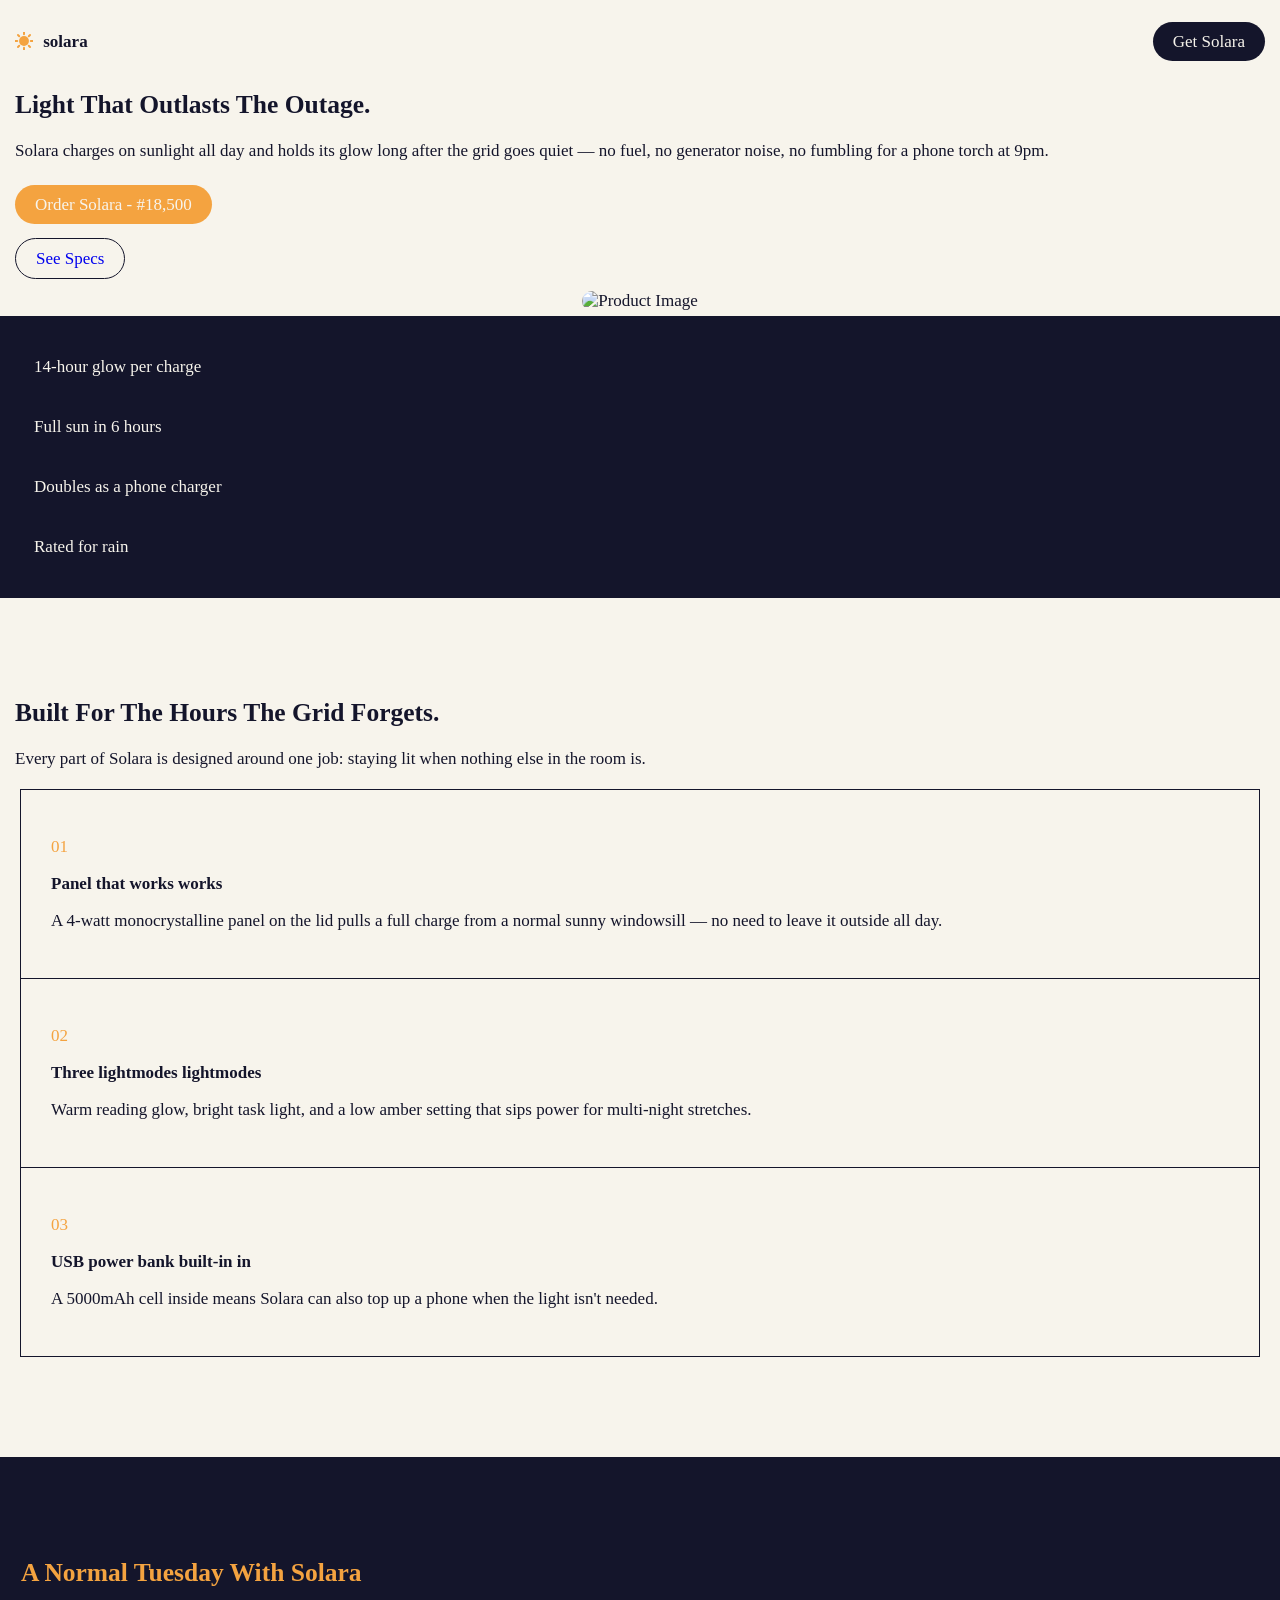
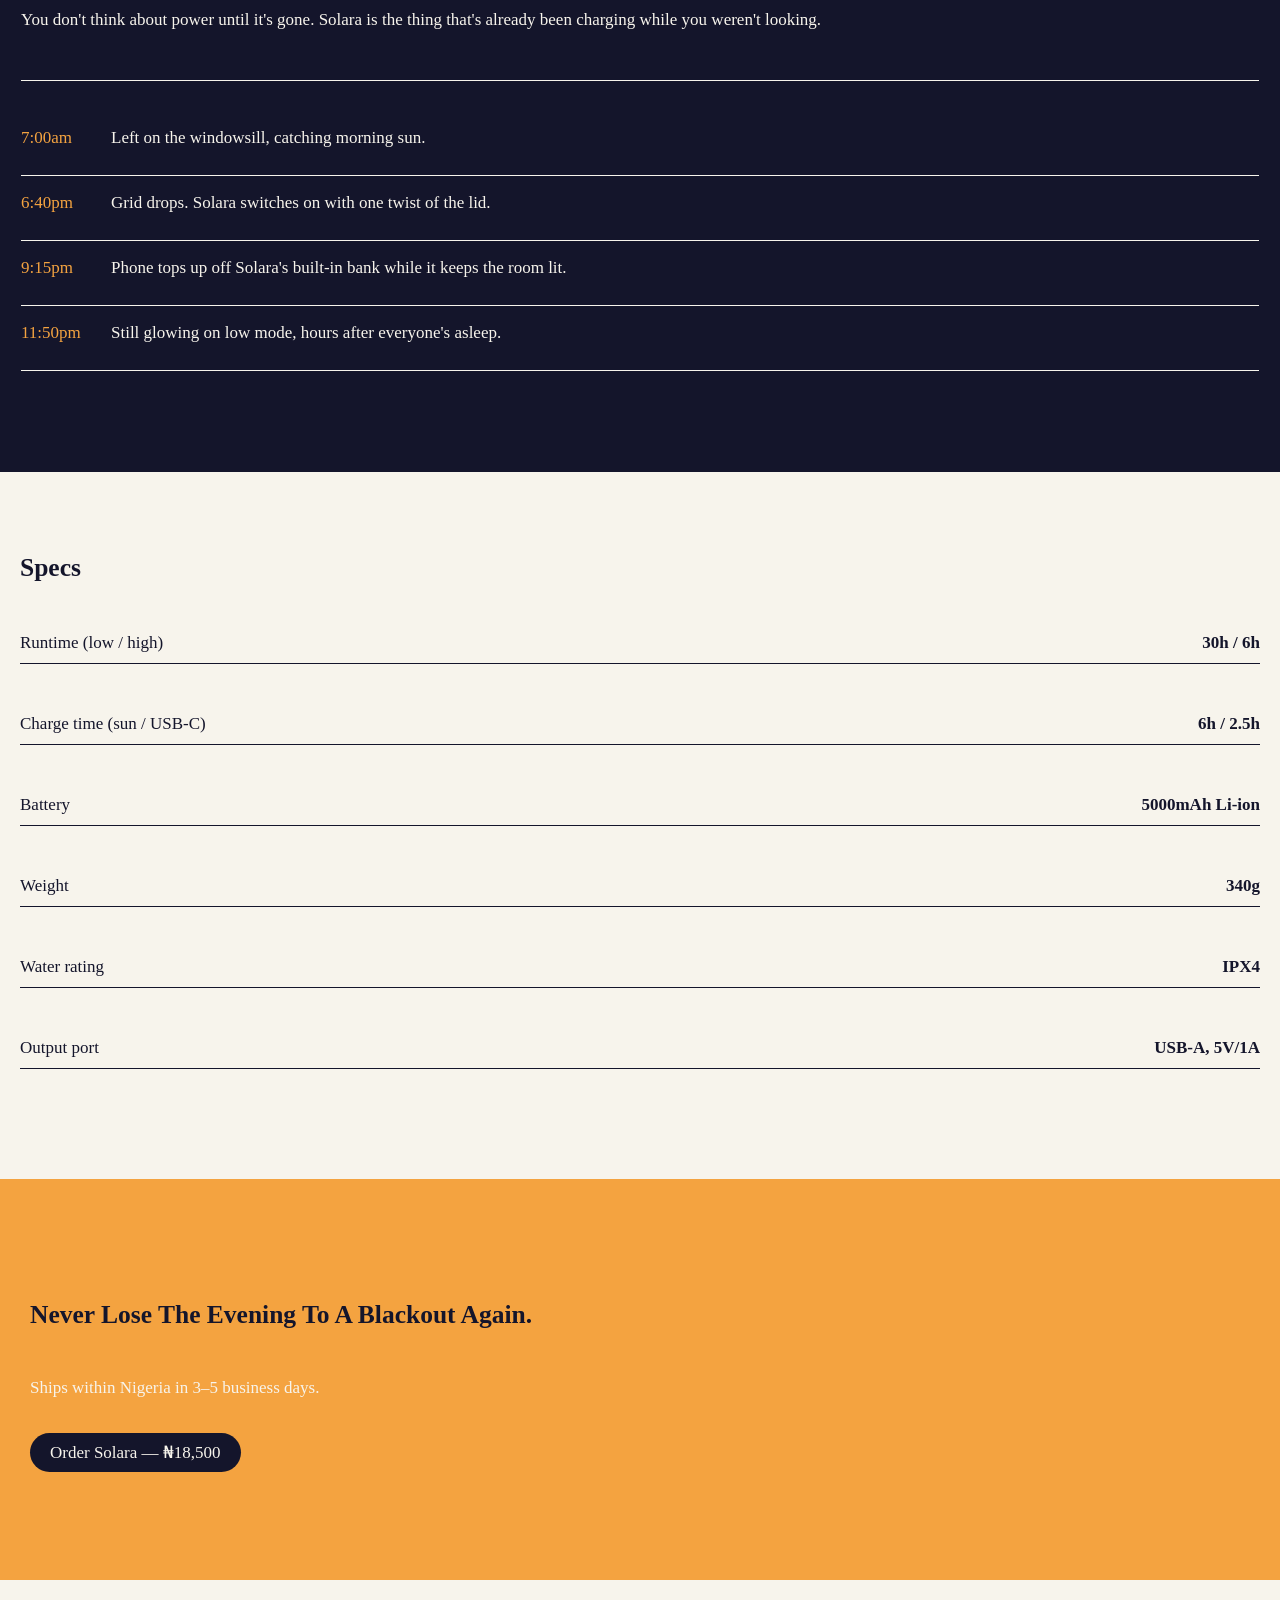
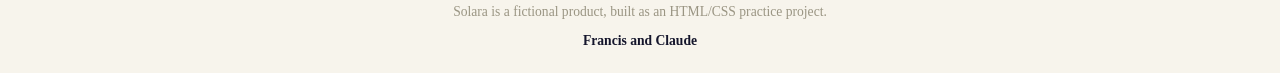
==== index.html @ 6ea942d1 "Fix stylesheet link in index.html" ====
<!DOCTYPE html>
<html lang="en">

<head>
  <title> Solara </title>
  <meta charset="UTF-8">
  <meta name="viewport" content="width=device-width, initial-scale=1.0">
  <link rel="stylesheet" href="solaraTest.css">
</head>

<body>
  <header>
    <p id="first">
      <svg width="18" height="18" viewBox="-10 -10 20 20" style="vertical-align: -3px; margin-right: 6px;">
        <circle cx="0" cy="0" r="5.5" fill="#F4A340" />
        <g stroke="#F4A340" stroke-width="2.2" stroke-linecap="round">
          <line x1="0" y1="-9.5" x2="0" y2="-7.5" />
          <line x1="0" y1="7.5" x2="0" y2="9.5" />
          <line x1="-9.5" y1="0" x2="-7.5" y2="0" />
          <line x1="7.5" y1="0" x2="9.5" y2="0" />
          <line x1="-6.7" y1="-6.7" x2="-5.3" y2="-5.3" />
          <line x1="5.3" y1="5.3" x2="6.7" y2="6.7" />
          <line x1="-6.7" y1="6.7" x2="-5.3" y2="5.3" />
          <line x1="5.3" y1="-5.3" x2="6.7" y2="-6.7" />
        </g>
      </svg>
      <b> solara </b>
    </p>
    <p><a href="#osx" id="gs"> Get Solara </a></p>
  </header>
  <main>
    <section class="hero">
      <div class="hero-text">
        <h1> Light that outlasts the outage. </h1>
        <p>
          Solara charges on sunlight all day
          and holds its glow long after the
          grid goes quiet — no fuel, no
          generator noise, no fumbling for a
          phone torch at 9pm.
        </p>
      </div>


      <div class="links">
        <p>
          <a href="#osx" id="os">Order Solara - #18,500</a>
        </p>
        <p>
          <a href="#specs" id="ss">See Specs</a>
        </p>

      </div>

      <div class="image">
        <img src="https://raw.githubusercontent.com/Agwuye/Test/main/Lhamp.png" alt="Product Image" width="300"
          height="350">
      </div>

      <div class="lists">
        <ul id="ul">
          <li>14-hour glow per charge</li>
          <li>Full sun in 6 hours</li>
          <li>Doubles as a phone charger</li>
          <li>Rated for rain</li>
        </ul>
      </div>
    </section>

    <section class="features">
      <div class="features-text">
        <h2> Built for the hours the grid forgets.</h2>

        <p>
          Every part of Solara is designed
          around one job: staying lit when
          nothing else in the room is.
        </p>
      </div>
    </section>
    <section class="features-2">
      <div class="features-a">
        <p id="f1">
          01
        </p>
        <p>
          <strong id="third-a"> Panel that works
            works</strong>
        </p>

        <p>
          A 4-watt monocrystalline panel on the lid
          pulls a full charge from a normal
          sunny windowsill — no need to leave it
          outside all day.
        </p>
      </div>
      <div class="features-b">
        <p id="f2">
          02
        </p>
        <p>
          <strong id="third-b"> Three lightmodes
            lightmodes</strong>
        </p>
        <p>
          Warm reading glow, bright task light,
          and a low amber setting that sips
          power for multi-night stretches.
        </p>
      </div>
      <div class="features-c">
        <p id="f3">
          03
        </p>
        <p>
          <strong id="third-c"> USB power bank built-in
            in</strong>
        </p>
        <p>
          A 5000mAh cell inside means Solara
          can also top up a phone when the
          light isn't needed.
        </p>
      </div>
    </section>

    <section class="time">
      <div class="time-text-main1">
        <h2 id="t0">A normal Tuesday with Solara</h2>

        <p id="tt0">
          You don't think about power until
          it's gone. Solara is the thing that's
          already been charging while you weren't
          looking.
        </p>
      </div>
      <div class="time-text-main2">
        <div class="time-text1">
          <p id="t1">
            7:00am
          </p>
          <p id="tt1">
            Left on the windowsill, catching
            morning sun.
          </p>
        </div>
        <div class="time-text2">
          <p id="t2">
            6:40pm
          </p>
          <p id="tt2">
            Grid drops. Solara switches on with
            one twist of the lid.
          </p>
        </div>
        <div class="time-text3">
          <p id="t3">
            9:15pm
          </p>
          <p id="tt3">
            Phone tops up off Solara's built-in
            bank while it keeps the room lit.
          </p>
        </div>
        <div class="time-text4">
          <p id="t4">
            11:50pm
          </p>
          <p id="tt4">
            Still glowing on low mode, hours
            after everyone's asleep.
          </p>
        </div>
      </div>
    </section>

    <section class="specs">
      <div class="specs-text">
        <h2 id="specs"> Specs </h2>
        <div class="sp0">
          <ul>
            <li>Runtime (low / high) <b id="spt1">30h / 6h</b></li>
            <li>Charge time (sun / USB-C) <b id="spt2">6h /
                2.5h</b> </li>
            <li>Battery <b id="spt3">5000mAh Li-ion</b> </li>
            <li>Weight <b id="spt4"> 340g</b></li>
            <li>Water rating <b id="spt5">IPX4</b></li>
            <li>Output port <b id="spt6">USB-A, 5V/1A</b></li>
          </ul>
        </div>
      </div>
    </section>

    <section class="cta">
      <div class="cta-text">
        <h2>Never Lose the evening to a
          blackout again.</h2>

        <p id="subCTA">
          Ships within Nigeria in 3–5
          business days.
        </p>
        <p>
          <a href="#gs" id="osx">Order Solara — ₦18,500</a>
        </p>
      </div>
    </section>

    <section class="personal">
    </section>
  </main>
    <footer class="foot">
      <p>
        Solara is a fictional product,
        built as an HTML/CSS practice
        project. 
      </p>
      <p id="foo"><strong>Francis and Claude</strong></p>
    </footer>
</body>

</html>
---- solaraTest.css ----
body{
  background-color: #F7F4EC;
  color:#14152B;
  margin:0;
  padding:0;
  font-size: 17px;
  font-weight: 250;
}

header {
  display: flex;
  justify-content: space-between;
  align-items: center;
  margin:15px;
}
.hero-text,.features {
  margin:15px;
}

h1,h2 {
  text-transform: capitalize;
}
a{
  text-decoration: none;
}

#gs , #osx{
  color:#F7F4EC;
  background-color: #14152B;
  padding: 10px 20px 10px 20px;
  border-radius: 30px;
}

.links{
  display: flex;
  flex-direction: column;
  justify-content: space-between;
  margin: 15px;
}

#os{
  color:#F7F4EC;
  background-color: #F4A340;
  padding: 10px 20px 10px 20px;
  border-radius: 30px;
}

#ss{
  border:1px solid #14152B;
  padding: 10px 20px 10px 20px;
  border-radius: 30px;
}

.image{
  text-align: center;
  margin-top: -10px;
}
img{
 border-radius:15px;
 margin-bottom: 5px;
}

.lists{
  border:1px solid #14152B;
  background-color:#14152B;
  color:#F7F4EC;
}

#ul {
  list-style: none;
  padding-left: 5px;
  padding-top: 20px;
  margin-top: 20px;
}

#ul li {
  display: flex;
  align-items: center;
  gap: 10px;
  margin-bottom: 40px;
}

#ul li::before {
  content: "";
  width: 18px;
  height: 18px;
  background-image: url('sun_bullet.svg');
  background-size: contain;
  background-repeat: no-repeat;
  flex-shrink: 0;
}

.features-a,.features-b,.features-c{
  border:1px solid #14152B;
  padding: 30px;
}
.features-a,.features-b{
  border-bottom: none;
}

.features-2 {
  border-collapse: collapse;
  margin: 20px;
  margin-bottom: 100px;
}

.features{
  margin-top: 100px;
}
#f1,#f2,#f3,#t0,#t1,#t2,#t3,#t4{
  color:#F4A340 ;
}

.time {
  border:1px solid #14152B;
  background-color:#14152B;
  color:#F7F4EC;
}

.time-text-main1,.time-text-main2 {
  margin:20px;
}
.time-text-main1{
  margin-top: 100px;
}

.time-text1,.time-text2,.time-text3,.time-text4{
  border-bottom:1px solid #F7F4EC;
  padding-bottom: 10px;
}

.time-text1 {
  border-top:0.5px solid #F7F4EC ;
  margin-top:50px;
  padding-top:30px ;
}

.time-text4{
  margin-bottom: 100px ;
}
.time-text1,.time-text2,.time-text3,.time-text4 {
  display: flex;
  gap: 20px;
}
.time-text1 p:first-child,
.time-text2 p:first-child,
.time-text3 p:first-child,
.time-text4 p:first-child {
  min-width: 70px;
  flex-shrink: 0;
}

.specs{
  margin-top: 50px;
  margin-bottom: 50px;
  padding: 10px 20px; 
  }


.sp0 {
  margin-top: 50px;
}

.sp0 ul {
  list-style: none;
  padding: 0;
  margin: 0;
}

.sp0 li {
  display: flex;
  justify-content:space-between ;
  align-items:center ;
  border-bottom:1px solid #14152B;
  margin-bottom: 50px;
  padding-bottom: 10px;
  
}

.cta {
  background-color:#F4A340;
  padding: 30px;
  padding-top:50px ;
  padding-bottom: 50px; 
}

.cta-text {
  margin-top: 50px;
  margin-bottom: 50px;
  display: flex;
  flex-direction: column;
  gap: 10px;
}

#subCTA {
  color: #F7F4EC;
}

.foot{
  color: #9A9583;
  font-size: 0.85rem;
  padding: 10px;
  text-align: center;
}

#foo {
  color:#14152B;
  font-family: cursive;
}

html {
  scroll-behavior: smooth;
  font-size: 16px ;
  font-weight: 100;
}
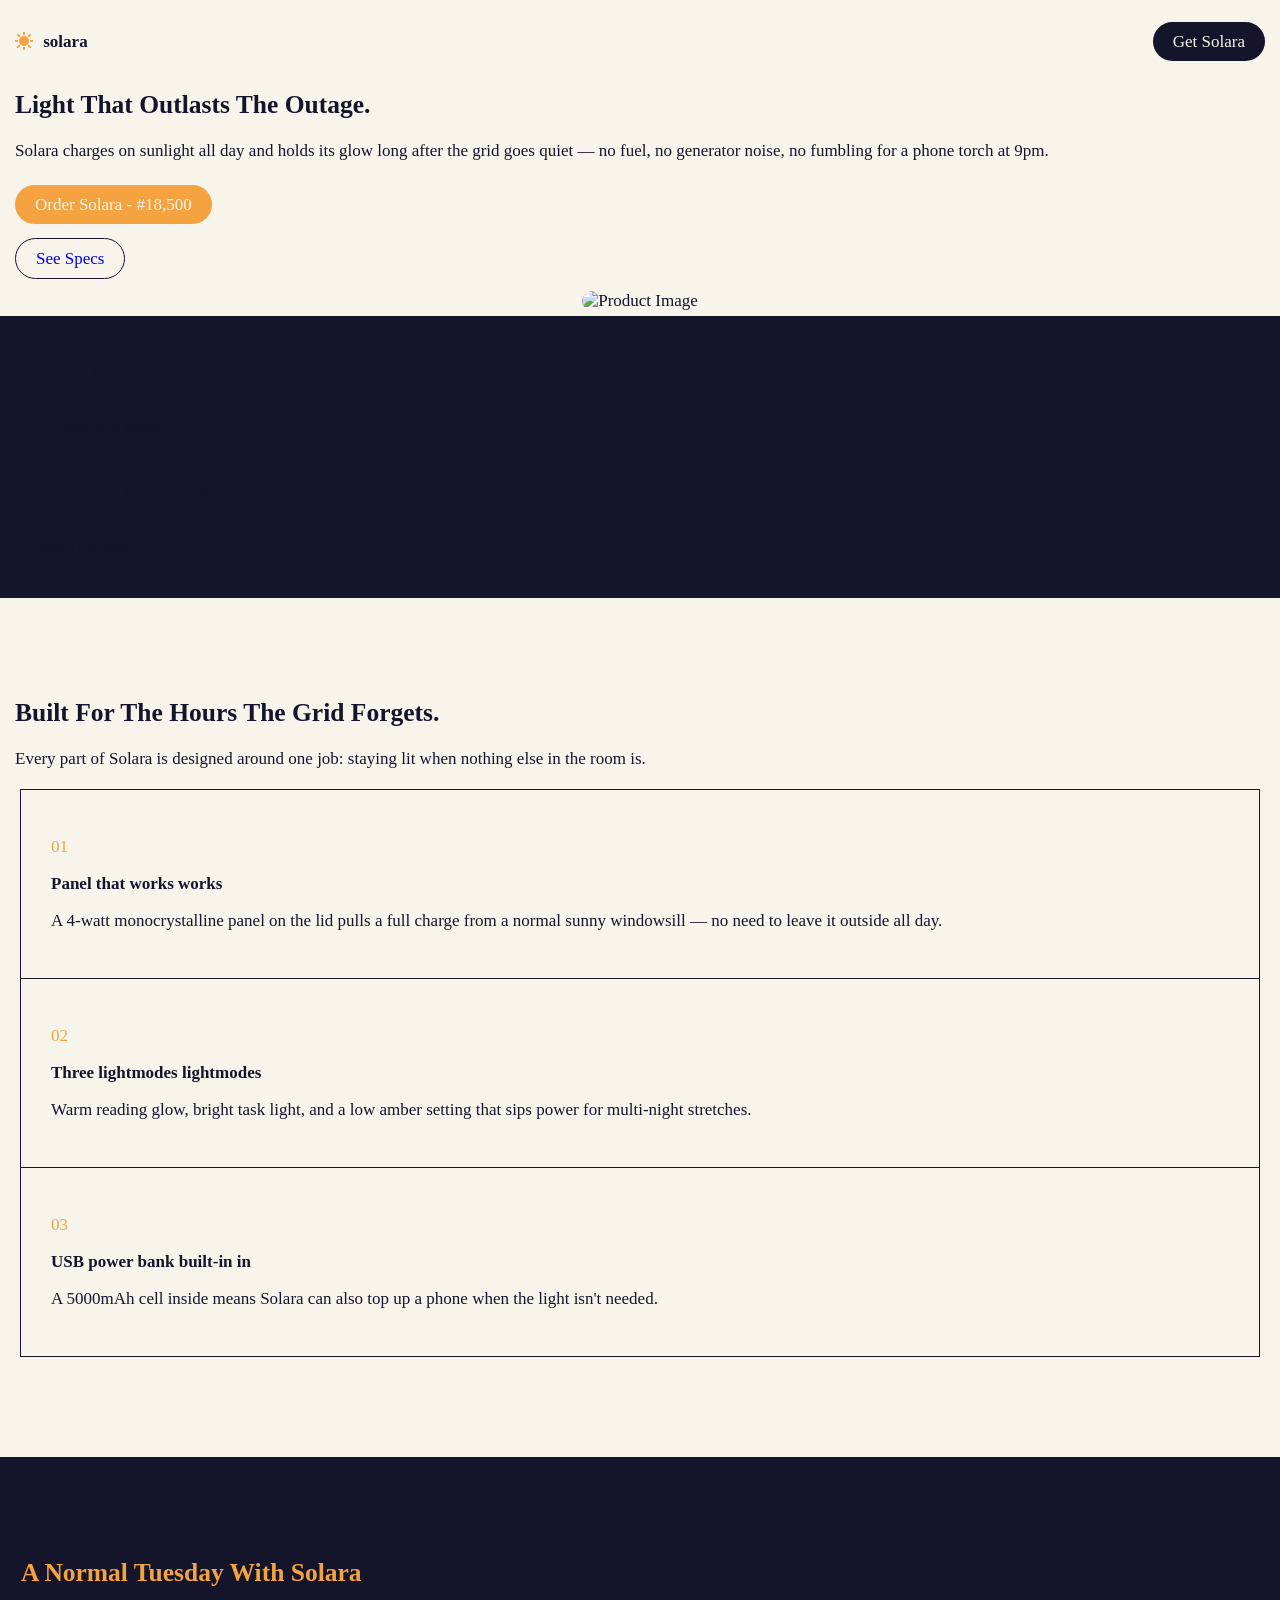
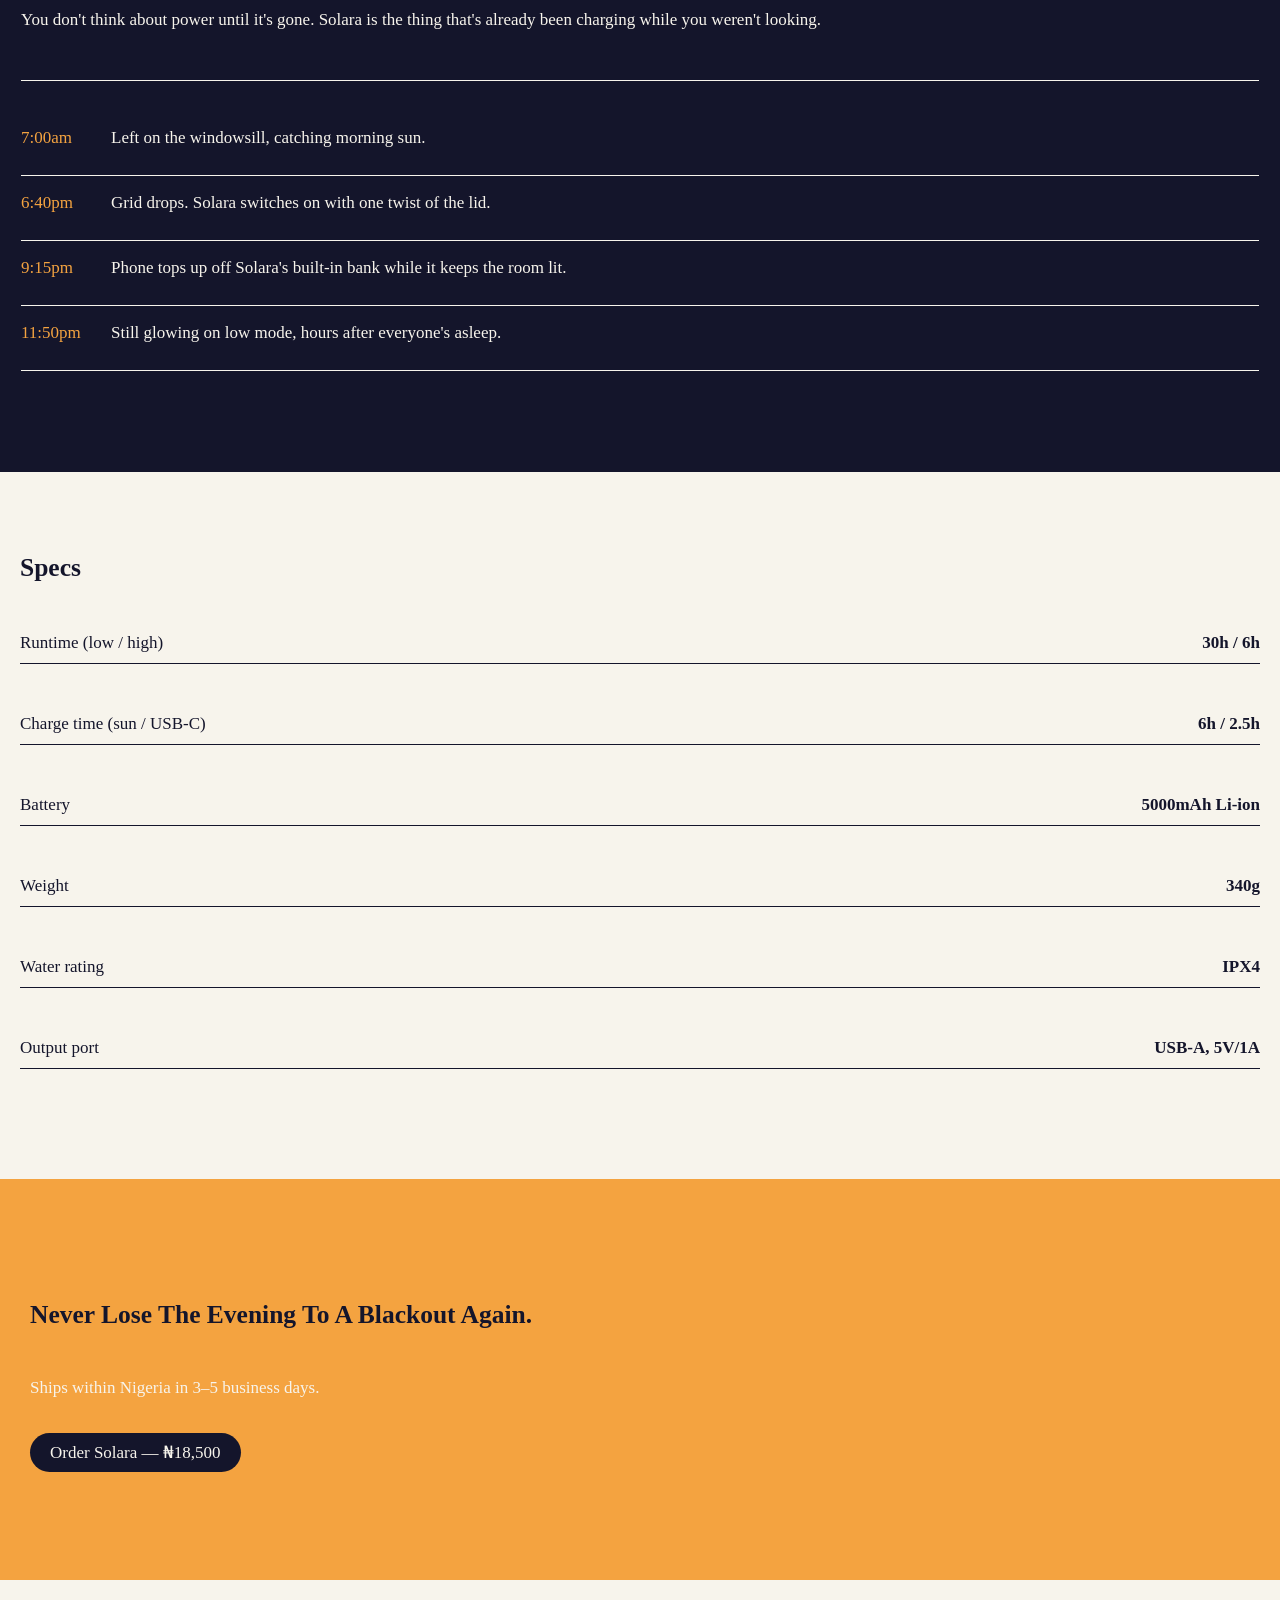
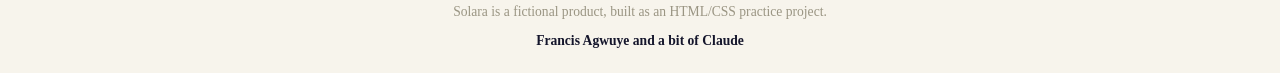
==== commit 704f5b78: "Update footer text to include full names" ====
--- a/index.html
+++ b/index.html
@@ -217,7 +217,7 @@
         built as an HTML/CSS practice
         project. 
       </p>
-      <p id="foo"><strong>Francis and Claude</strong></p>
+      <p id="foo"><strong>Francis Agwuye and a bit of Claude</strong></p>
     </footer>
 </body>
 
--- a/solaraTest.css
+++ b/solaraTest.css
@@ -78,6 +78,7 @@
   align-items: center;
   gap: 10px;
   margin-bottom: 40px;
+  color:#14152B ;
 }
 
 #ul li::before {
@@ -212,4 +213,4 @@
   scroll-behavior: smooth;
   font-size: 16px ;
   font-weight: 100;
-}+}
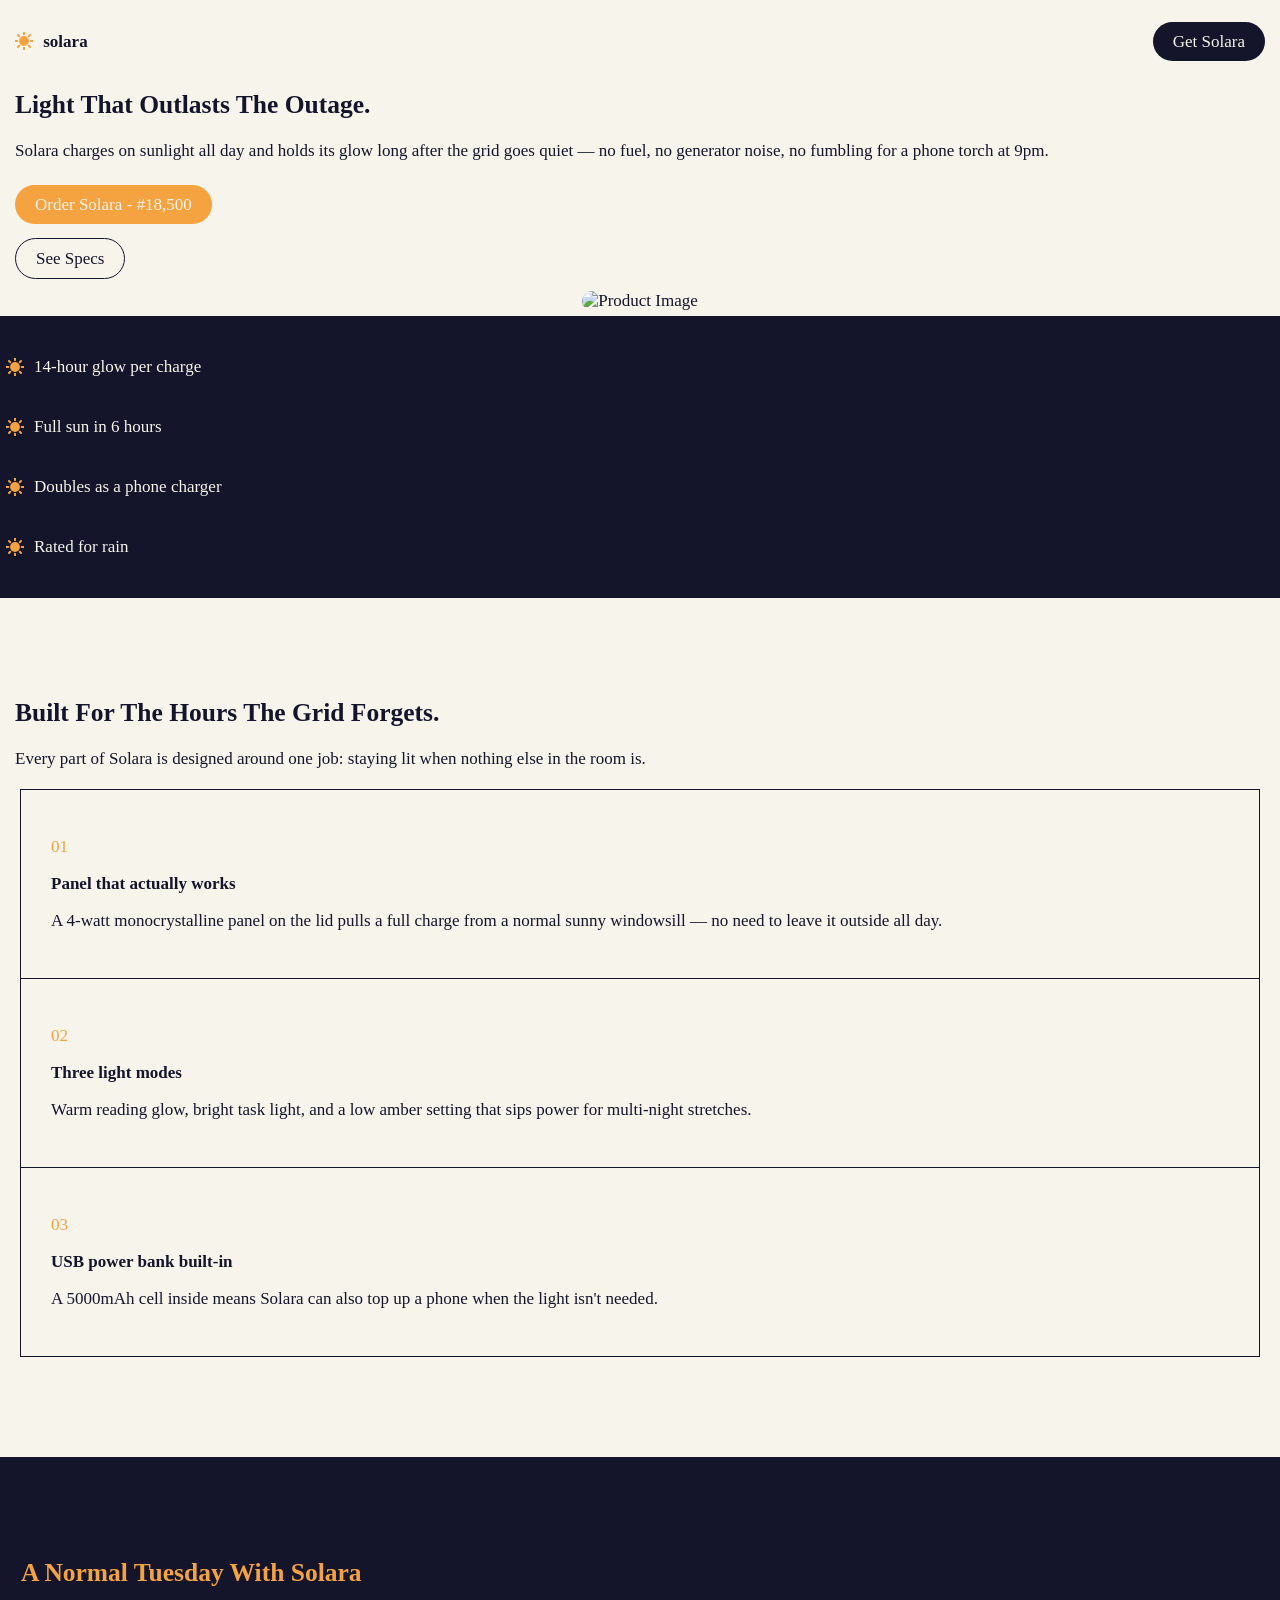
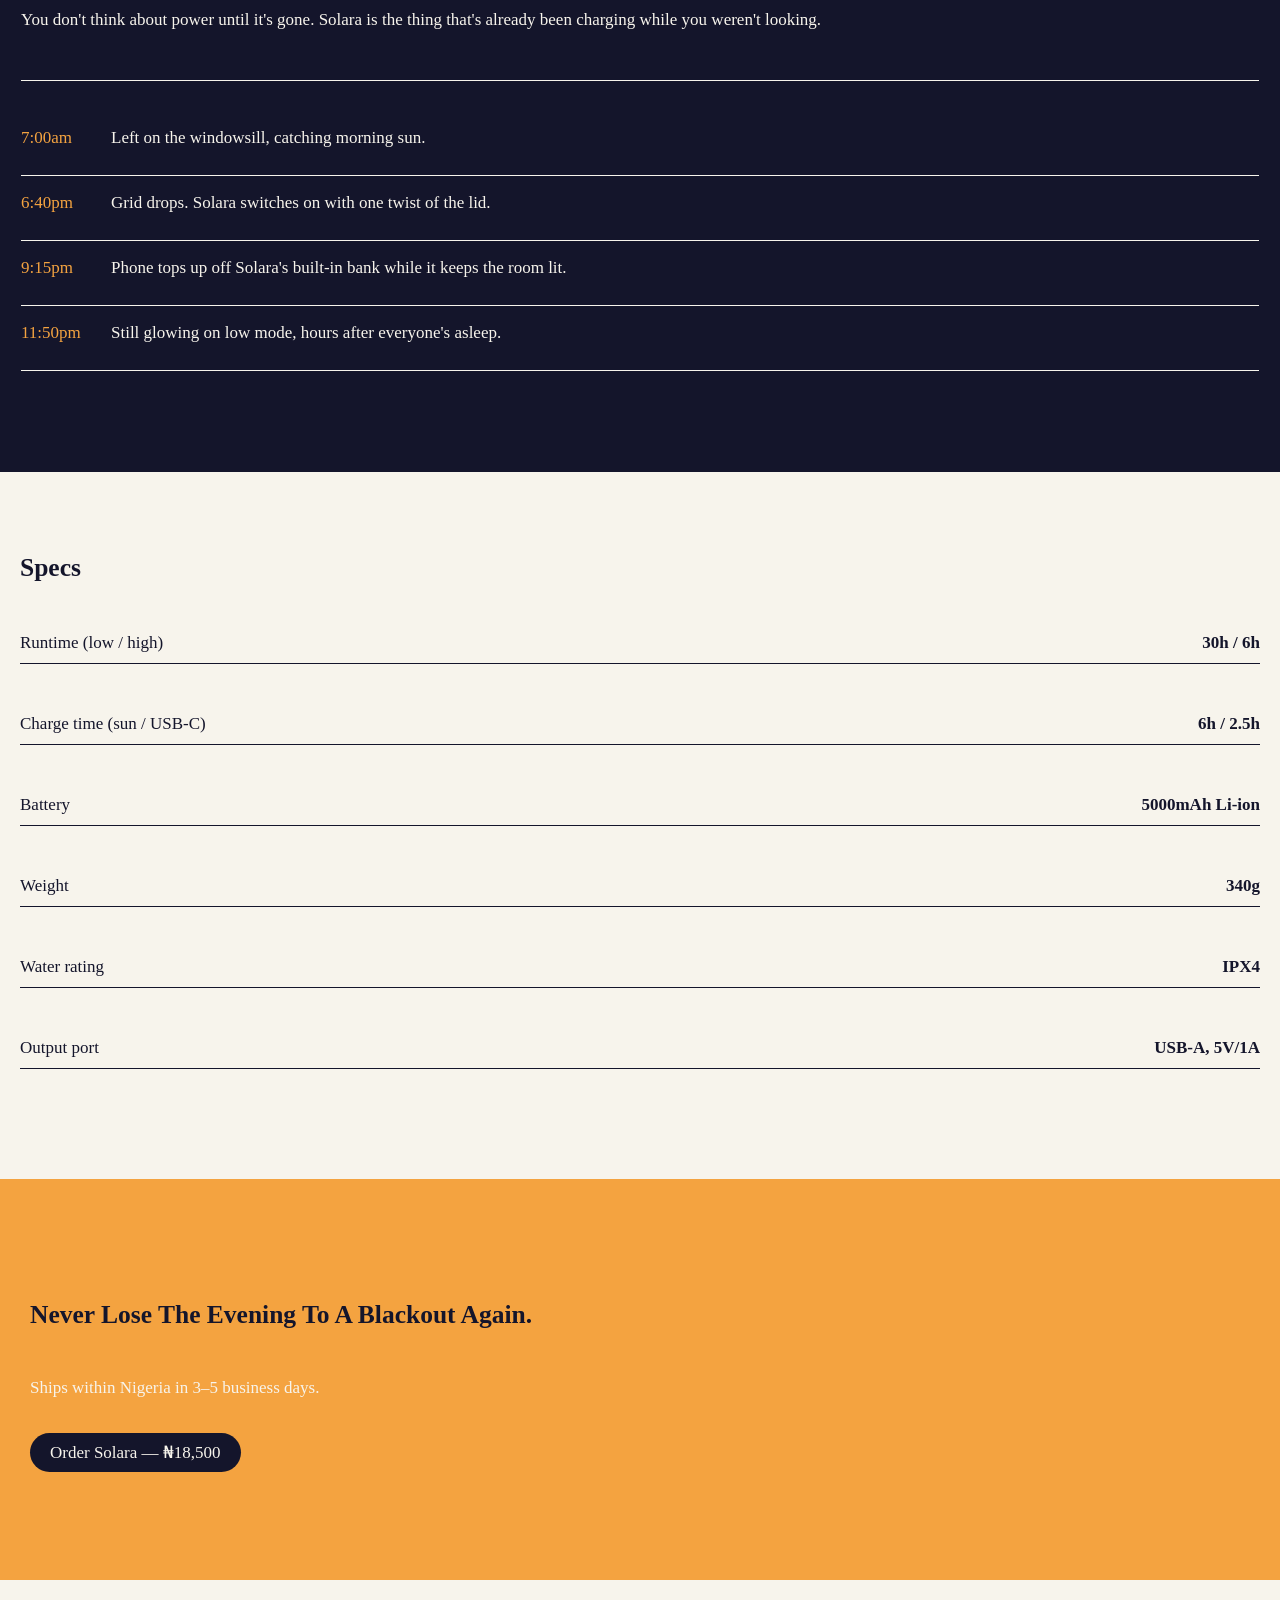
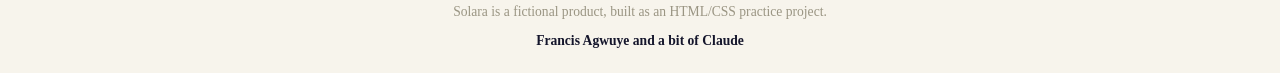
==== commit c1886f8c: "Update text for clarity in index.html" ====
--- a/index.html
+++ b/index.html
@@ -84,8 +84,7 @@
           01
         </p>
         <p>
-          <strong id="third-a"> Panel that works
-            works</strong>
+          <strong id="third-a"> Panel that actually works</strong>
         </p>
 
         <p>
@@ -100,8 +99,7 @@
           02
         </p>
         <p>
-          <strong id="third-b"> Three lightmodes
-            lightmodes</strong>
+          <strong id="third-b"> Three light modes</strong>
         </p>
         <p>
           Warm reading glow, bright task light,
@@ -114,8 +112,7 @@
           03
         </p>
         <p>
-          <strong id="third-c"> USB power bank built-in
-            in</strong>
+          <strong id="third-c"> USB power bank built-in</strong>
         </p>
         <p>
           A 5000mAh cell inside means Solara
@@ -182,8 +179,7 @@
         <div class="sp0">
           <ul>
             <li>Runtime (low / high) <b id="spt1">30h / 6h</b></li>
-            <li>Charge time (sun / USB-C) <b id="spt2">6h /
-                2.5h</b> </li>
+            <li>Charge time (sun / USB-C) <b id="spt2">6h / 2.5h</b> </li>
             <li>Battery <b id="spt3">5000mAh Li-ion</b> </li>
             <li>Weight <b id="spt4"> 340g</b></li>
             <li>Water rating <b id="spt5">IPX4</b></li>
--- a/solaraTest.css
+++ b/solaraTest.css
@@ -49,6 +49,7 @@
   border:1px solid #14152B;
   padding: 10px 20px 10px 20px;
   border-radius: 30px;
+  color:#14152B;
 }
 
 .image{
@@ -78,7 +79,6 @@
   align-items: center;
   gap: 10px;
   margin-bottom: 40px;
-  color:#14152B ;
 }
 
 #ul li::before {
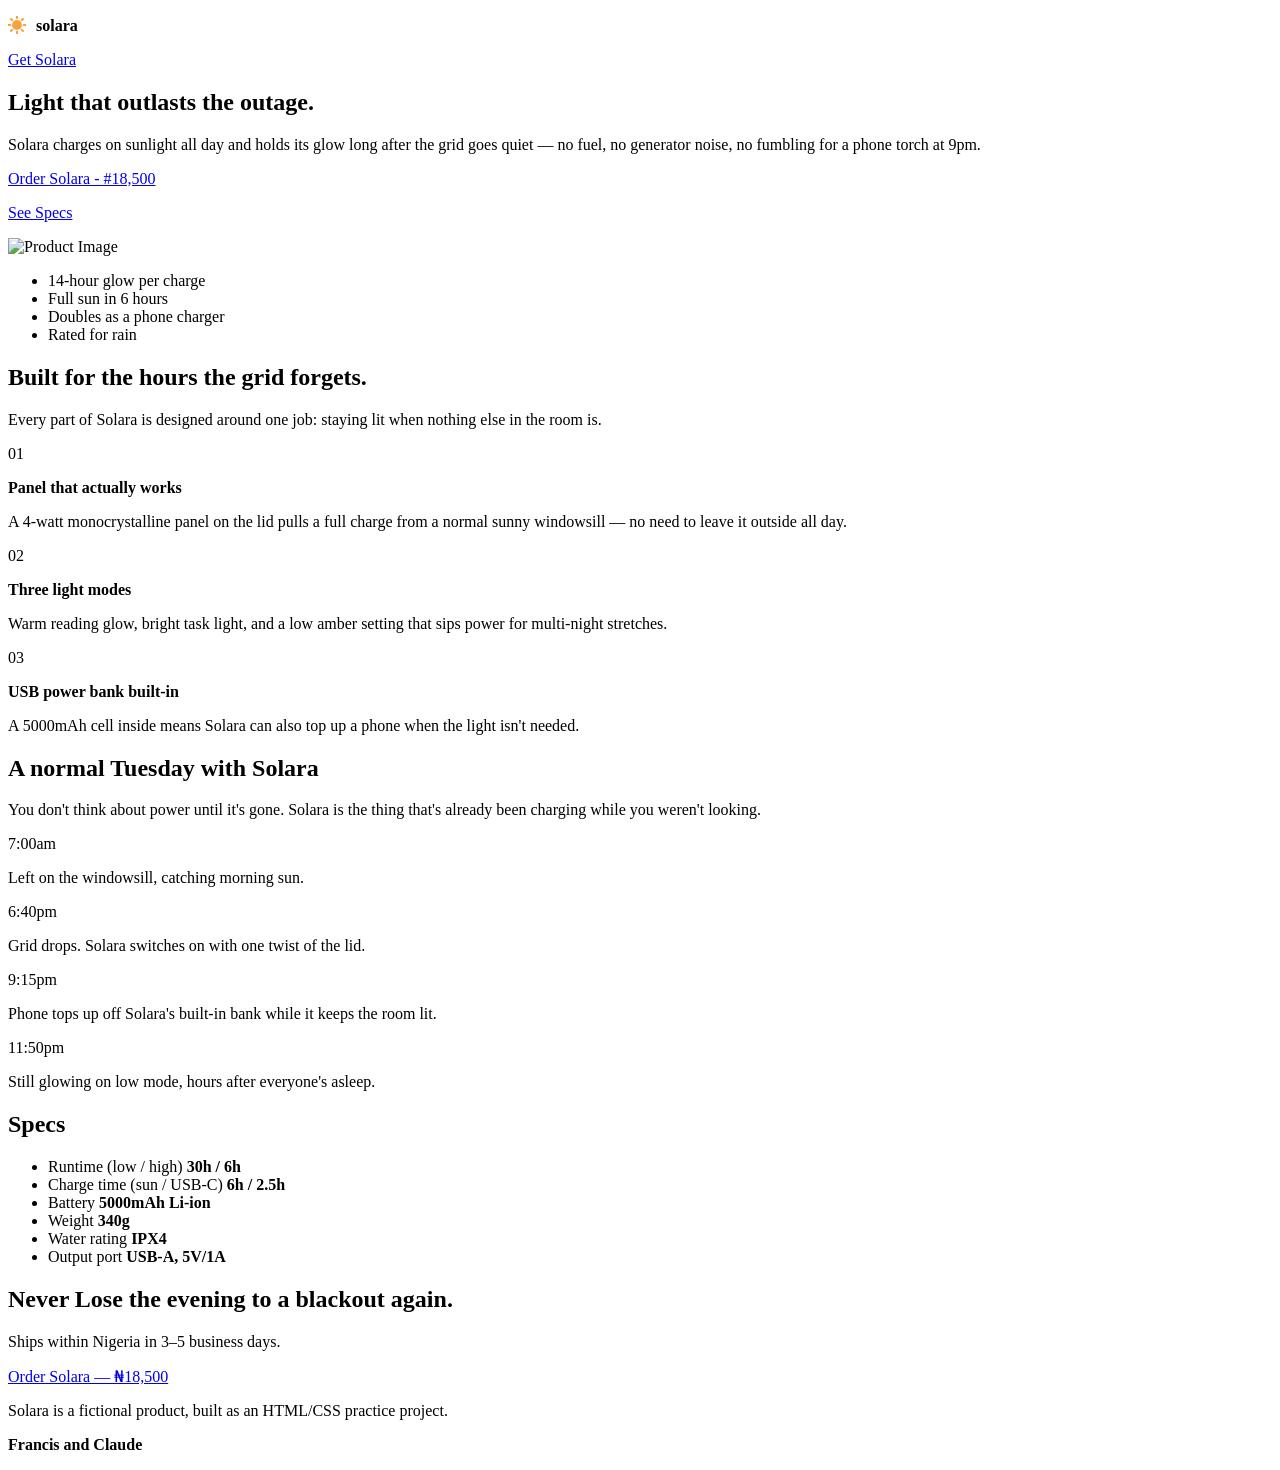
==== commit 915e7a9a: "Add files via upload" ====
--- a/index.html
+++ b/index.html
@@ -5,7 +5,7 @@
   <title> Solara </title>
   <meta charset="UTF-8">
   <meta name="viewport" content="width=device-width, initial-scale=1.0">
-  <link rel="stylesheet" href="solaraTest.css">
+  <link rel="stylesheet" href="subCSS/solaraTest.css">
 </head>
 
 <body>
@@ -84,7 +84,8 @@
           01
         </p>
         <p>
-          <strong id="third-a"> Panel that actually works</strong>
+          <strong id="third-a"> Panel that actually
+            works</strong>
         </p>
 
         <p>
@@ -99,7 +100,8 @@
           02
         </p>
         <p>
-          <strong id="third-b"> Three light modes</strong>
+          <strong id="third-b"> Three light modes
+          </strong>
         </p>
         <p>
           Warm reading glow, bright task light,
@@ -112,7 +114,8 @@
           03
         </p>
         <p>
-          <strong id="third-c"> USB power bank built-in</strong>
+          <strong id="third-c"> USB power bank built-in
+          </strong>
         </p>
         <p>
           A 5000mAh cell inside means Solara
@@ -179,7 +182,8 @@
         <div class="sp0">
           <ul>
             <li>Runtime (low / high) <b id="spt1">30h / 6h</b></li>
-            <li>Charge time (sun / USB-C) <b id="spt2">6h / 2.5h</b> </li>
+            <li>Charge time (sun / USB-C) <b id="spt2">6h /
+                2.5h</b> </li>
             <li>Battery <b id="spt3">5000mAh Li-ion</b> </li>
             <li>Weight <b id="spt4"> 340g</b></li>
             <li>Water rating <b id="spt5">IPX4</b></li>
@@ -213,8 +217,8 @@
         built as an HTML/CSS practice
         project. 
       </p>
-      <p id="foo"><strong>Francis Agwuye and a bit of Claude</strong></p>
+      <p id="foo"><strong>Francis and Claude</strong></p>
     </footer>
 </body>
 
-</html>
+</html>
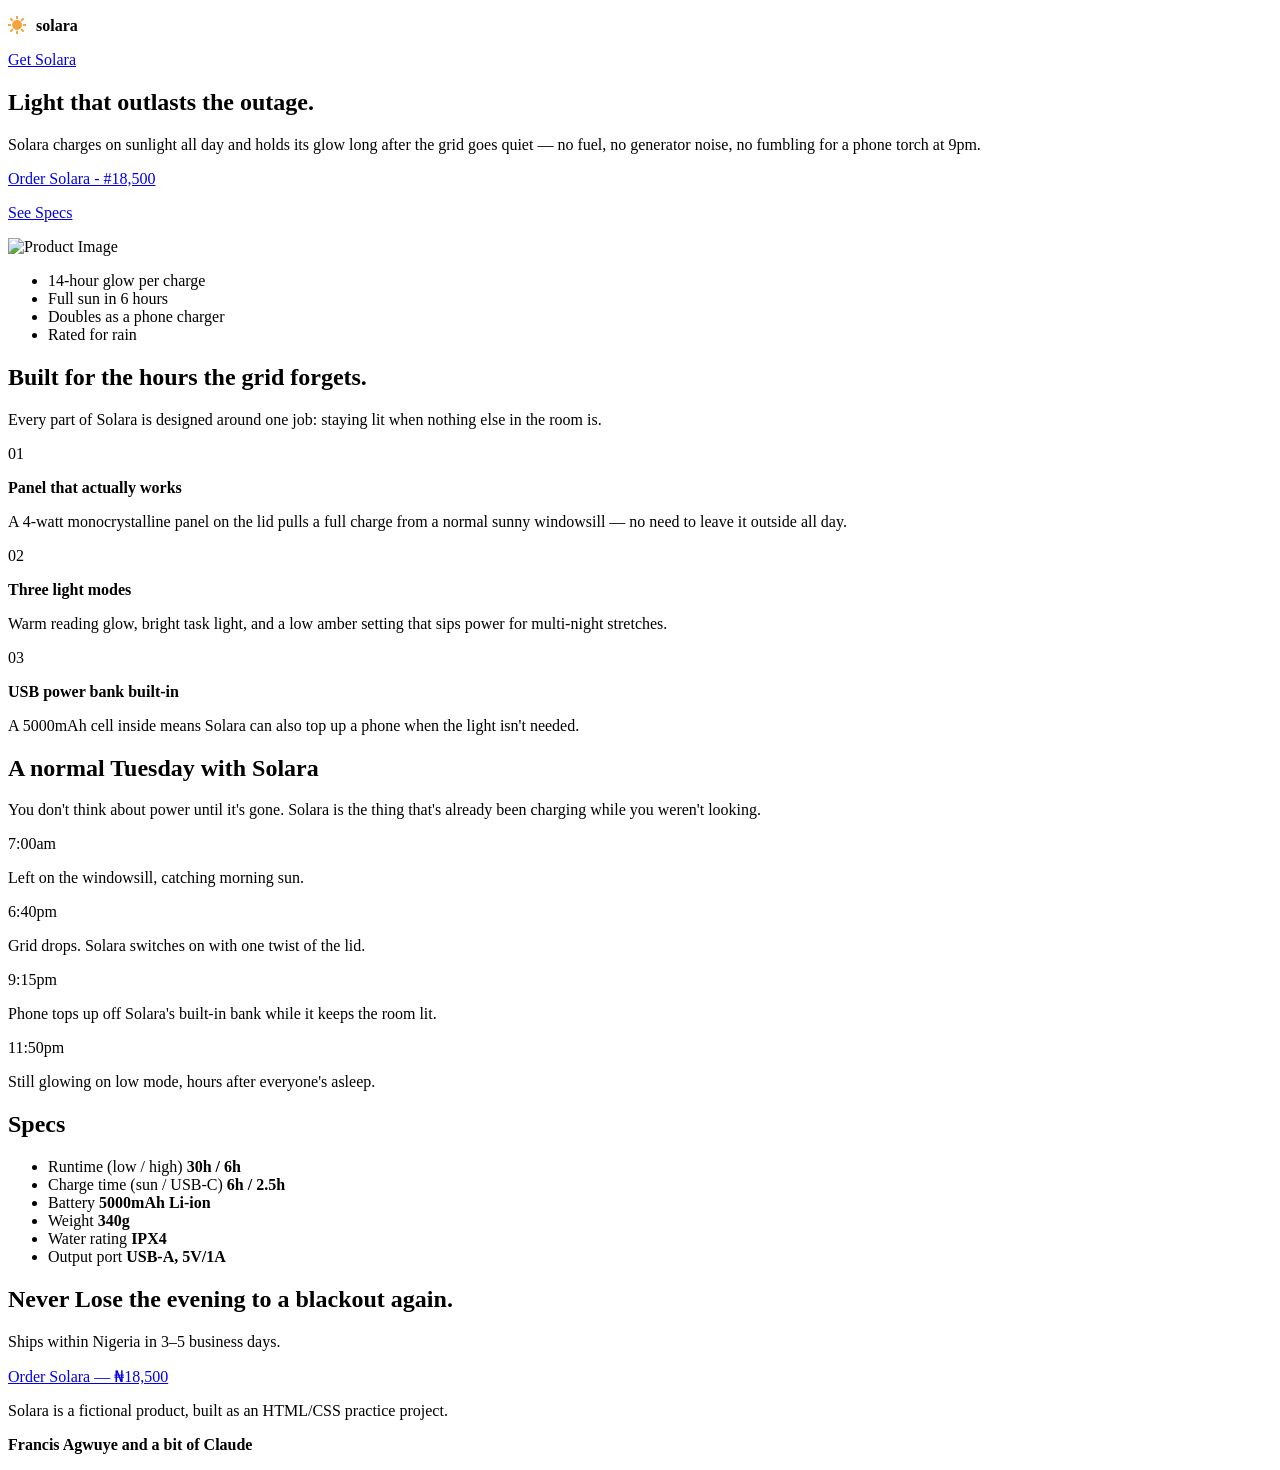
==== commit c2331982: "Update index.html" ====
--- a/index.html
+++ b/index.html
@@ -217,8 +217,8 @@
         built as an HTML/CSS practice
         project. 
       </p>
-      <p id="foo"><strong>Francis and Claude</strong></p>
+      <p id="foo"><strong>Francis Agwuye and a bit of Claude</strong></p>
     </footer>
 </body>
 
-</html>+</html>
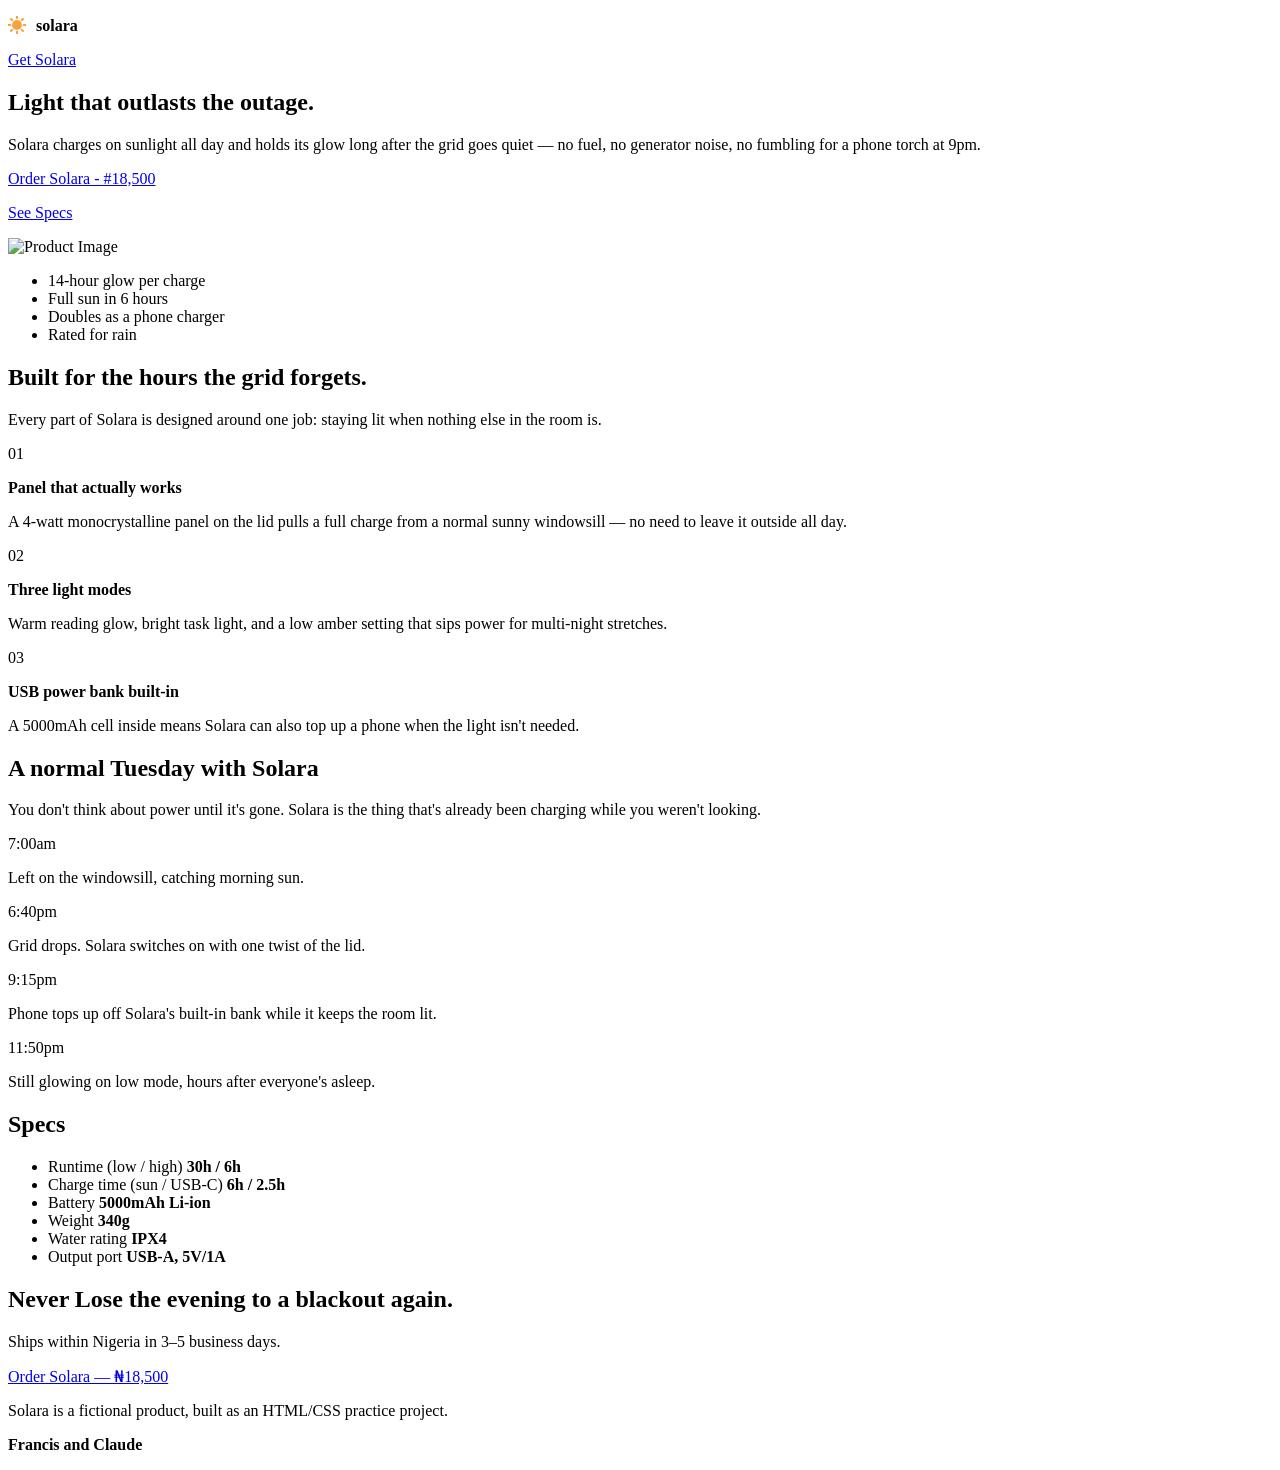
==== commit 7b2744e1: "Add files via upload" ====
--- a/index.html
+++ b/index.html
@@ -217,8 +217,8 @@
         built as an HTML/CSS practice
         project. 
       </p>
-      <p id="foo"><strong>Francis Agwuye and a bit of Claude</strong></p>
+      <p id="foo"><strong>Francis and Claude</strong></p>
     </footer>
 </body>
 
-</html>
+</html>
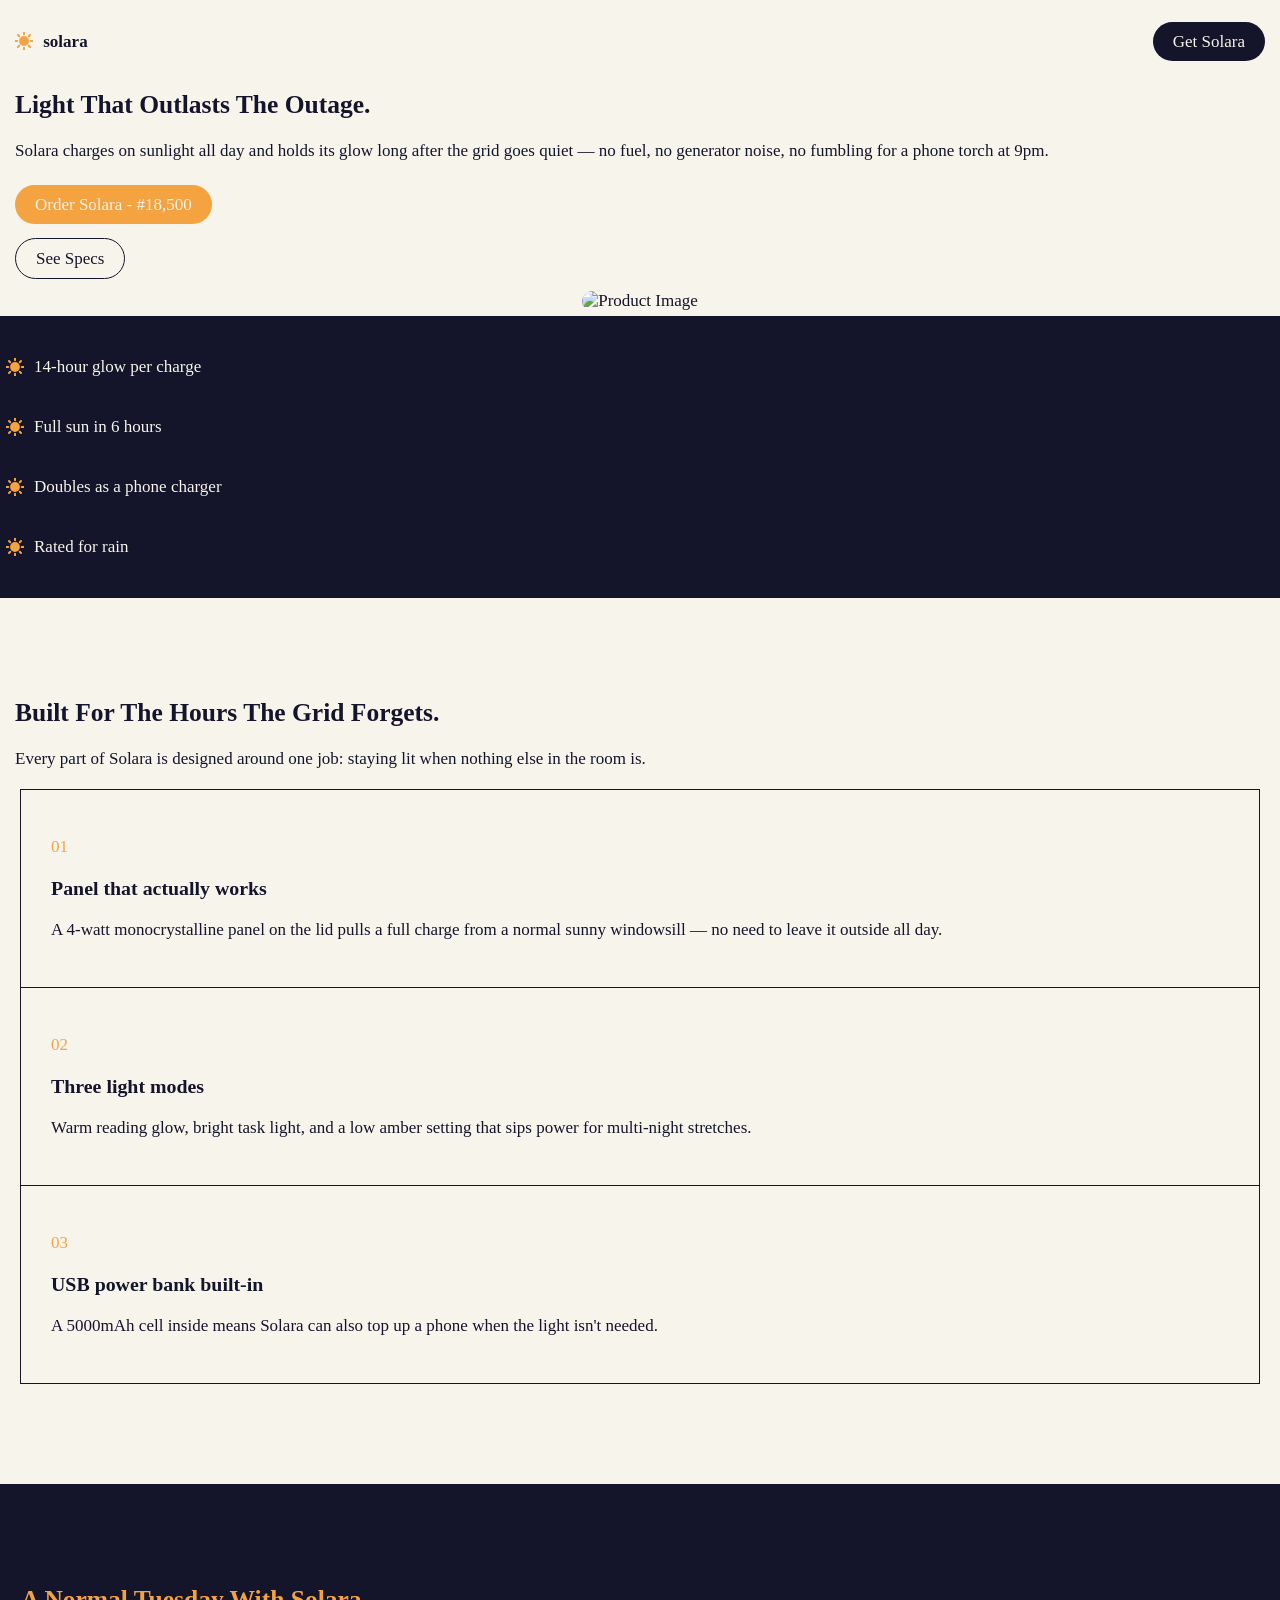
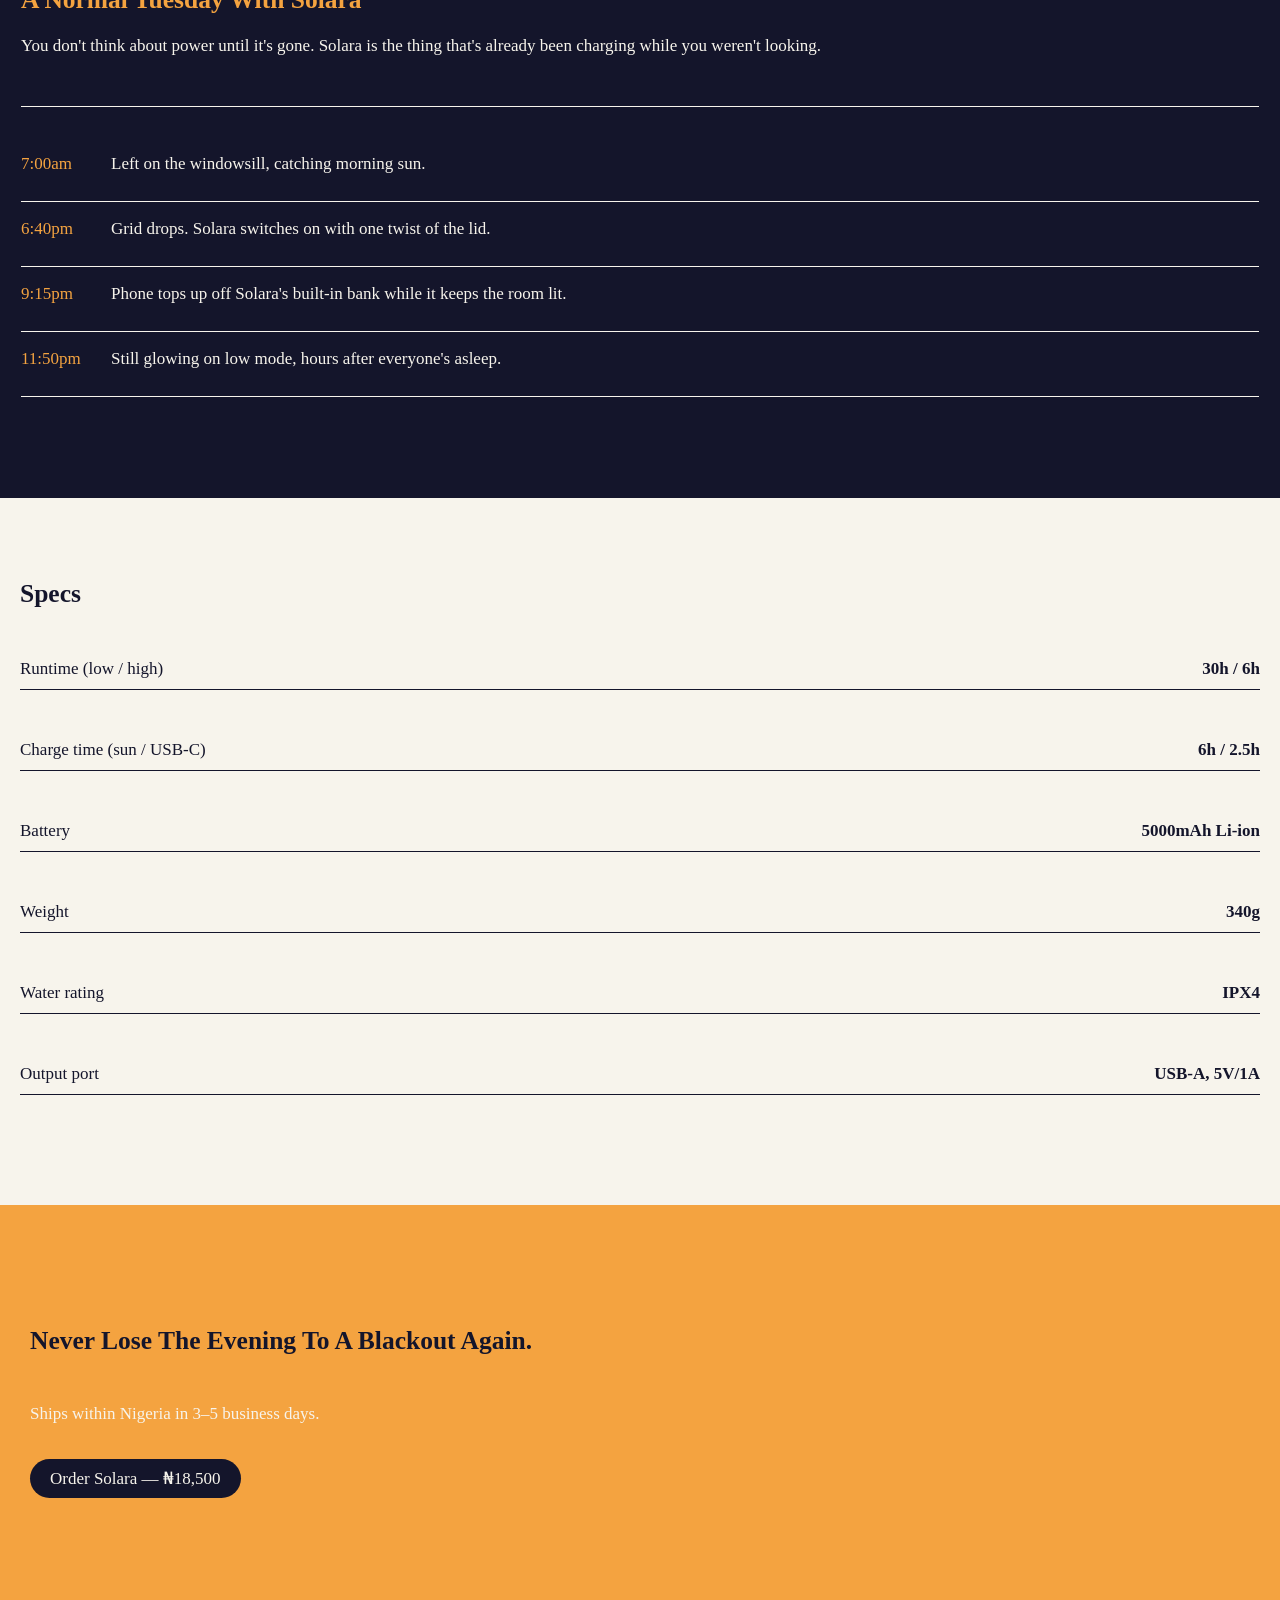
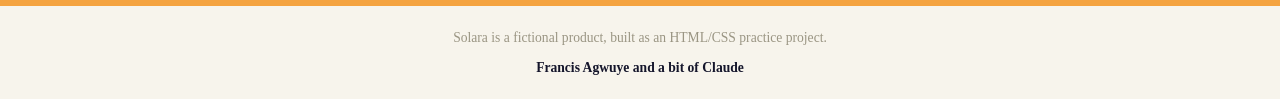
==== commit 62d181a1: "Add files via upload" ====
--- a/index.html
+++ b/index.html
@@ -5,7 +5,7 @@
   <title> Solara </title>
   <meta charset="UTF-8">
   <meta name="viewport" content="width=device-width, initial-scale=1.0">
-  <link rel="stylesheet" href="subCSS/solaraTest.css">
+  <link rel="stylesheet" href="solaraTest.css">
 </head>
 
 <body>
@@ -84,8 +84,8 @@
           01
         </p>
         <p>
-          <strong id="third-a"> Panel that actually
-            works</strong>
+          <h3 id="third-a"> Panel that actually
+            works</h3>
         </p>
 
         <p>
@@ -100,8 +100,8 @@
           02
         </p>
         <p>
-          <strong id="third-b"> Three light modes
-          </strong>
+          <h3> Three light modes
+          </h3>
         </p>
         <p>
           Warm reading glow, bright task light,
@@ -114,8 +114,8 @@
           03
         </p>
         <p>
-          <strong id="third-c"> USB power bank built-in
-          </strong>
+          <h3 id="third-c"> USB power bank built-in
+          </h3>
         </p>
         <p>
           A 5000mAh cell inside means Solara
@@ -180,7 +180,7 @@
       <div class="specs-text">
         <h2 id="specs"> Specs </h2>
         <div class="sp0">
-          <ul>
+          <ul id="yell">
             <li>Runtime (low / high) <b id="spt1">30h / 6h</b></li>
             <li>Charge time (sun / USB-C) <b id="spt2">6h /
                 2.5h</b> </li>
@@ -217,7 +217,7 @@
         built as an HTML/CSS practice
         project. 
       </p>
-      <p id="foo"><strong>Francis and Claude</strong></p>
+      <p id="foo"><strong>Francis Agwuye and a bit of Claude</strong></p>
     </footer>
 </body>
 
--- a/solaraTest.css
+++ b/solaraTest.css
@@ -0,0 +1,220 @@
+body{
+  background-color: #F7F4EC;
+  color:#14152B;
+  margin:0;
+  padding:0;
+  font-size: 17px;
+  font-weight: 250;
+}
+
+header {
+  display: flex;
+  justify-content: space-between;
+  align-items: center;
+  margin:15px;
+}
+.hero-text,.features {
+  margin:15px;
+}
+
+h1,h2 {
+  text-transform: capitalize;
+}
+a{
+  text-decoration: none;
+}
+
+#gs , #osx{
+  color:#F7F4EC;
+  background-color: #14152B;
+  padding: 10px 20px 10px 20px;
+  border-radius: 30px;
+}
+
+.links{
+  display: flex;
+  flex-direction: column;
+  justify-content: space-between;
+  margin: 15px;
+}
+
+#os{
+  color:#F7F4EC;
+  background-color: #F4A340;
+  padding: 10px 20px 10px 20px;
+  border-radius: 30px;
+}
+
+#ss{
+  border:1px solid #14152B;
+  padding: 10px 20px 10px 20px;
+  border-radius: 30px;
+  color:#14152B ;
+}
+
+.image{
+  text-align: center;
+  margin-top: -10px;
+}
+img{
+ border-radius:15px;
+ margin-bottom: 5px;
+}
+
+.lists{
+  border:1px solid #14152B;
+  background-color:#14152B;
+  color:#F7F4EC;
+}
+
+#ul {
+  list-style: none;
+  padding-left: 5px;
+  padding-top: 20px;
+  margin-top: 20px;
+}
+
+#ul li {
+  display: flex;
+  align-items: center;
+  gap: 10px;
+  margin-bottom: 40px;
+}
+
+#ul li::before {
+  content: "";
+  width: 18px;
+  height: 18px;
+  background-image: url('sun_bullet.svg');
+  background-size: contain;
+  background-repeat: no-repeat;
+  flex-shrink: 0;
+}
+
+.features-a,.features-b,.features-c{
+  border:1px solid #14152B;
+  padding: 30px;
+}
+.features-a,.features-b{
+  border-bottom: none;
+}
+
+.features-2 {
+  border-collapse: collapse;
+  margin: 20px;
+  margin-bottom: 100px;
+}
+
+.features{
+  margin-top: 100px;
+}
+#f1,#f2,#f3,#t0,#t1,#t2,#t3,#t4{
+  color:#F4A340 ;
+}
+
+.time {
+  border:1px solid #14152B;
+  background-color:#14152B;
+  color:#F7F4EC;
+}
+
+.time-text-main1,.time-text-main2 {
+  margin:20px;
+}
+.time-text-main1{
+  margin-top: 100px;
+}
+
+.time-text1,.time-text2,.time-text3,.time-text4{
+  border-bottom:1px solid #F7F4EC;
+  padding-bottom: 10px;
+}
+
+.time-text1 {
+  border-top:0.5px solid #F7F4EC ;
+  margin-top:50px;
+  padding-top:30px ;
+}
+
+.time-text4{
+  margin-bottom: 100px ;
+}
+.time-text1,.time-text2,.time-text3,.time-text4 {
+  display: flex;
+  gap: 20px;
+}
+.time-text1 p:first-child,
+.time-text2 p:first-child,
+.time-text3 p:first-child,
+.time-text4 p:first-child {
+  min-width: 70px;
+  flex-shrink: 0;
+}
+
+.specs{
+  margin-top: 50px;
+  margin-bottom: 50px;
+  padding: 10px 20px; 
+  }
+
+
+.sp0 {
+  margin-top: 50px;
+}
+
+.sp0 ul {
+  list-style: none;
+  padding: 0;
+  margin: 0;
+}
+
+.sp0 li {
+  display: flex;
+  justify-content:space-between ;
+  align-items:center ;
+  border-bottom:1px solid #14152B;
+  margin-bottom: 50px;
+  padding-bottom: 10px;
+  
+}
+
+.cta {
+  background-color:#F4A340;
+  padding: 30px;
+  padding-top:50px ;
+  padding-bottom: 50px; 
+}
+
+.cta-text {
+  margin-top: 50px;
+  margin-bottom: 50px;
+  display: flex;
+  flex-direction: column;
+  gap: 10px;
+}
+
+#subCTA {
+  color: #F7F4EC;
+}
+
+.foot{
+  color: #9A9583;
+  font-size: 0.85rem;
+  padding: 10px;
+  text-align: center;
+}
+
+#foo {
+  color:#14152B;
+  font-family: cursive;
+}
+
+html {
+  scroll-behavior: smooth;
+  font-size: 16px ;
+  font-weight: 100;
+}
+
+ b {
+  font-weight: bold;
+}
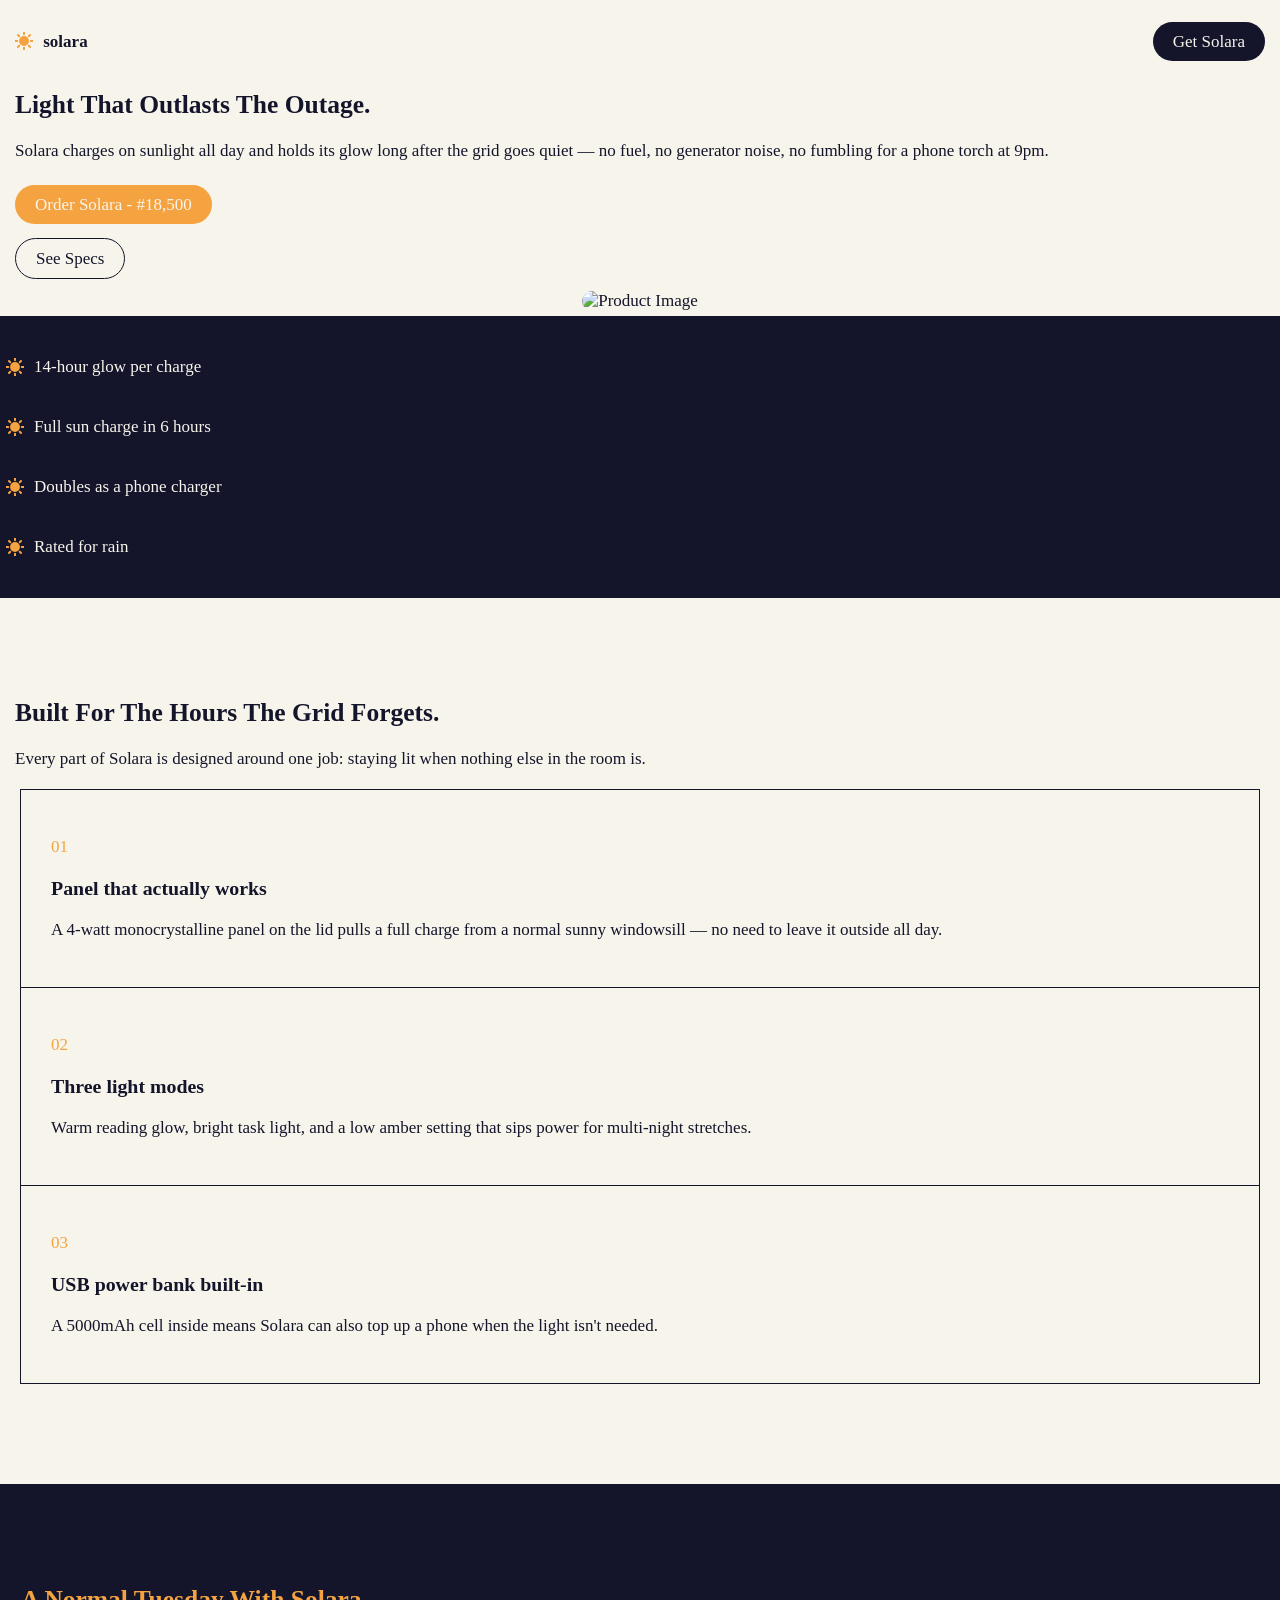
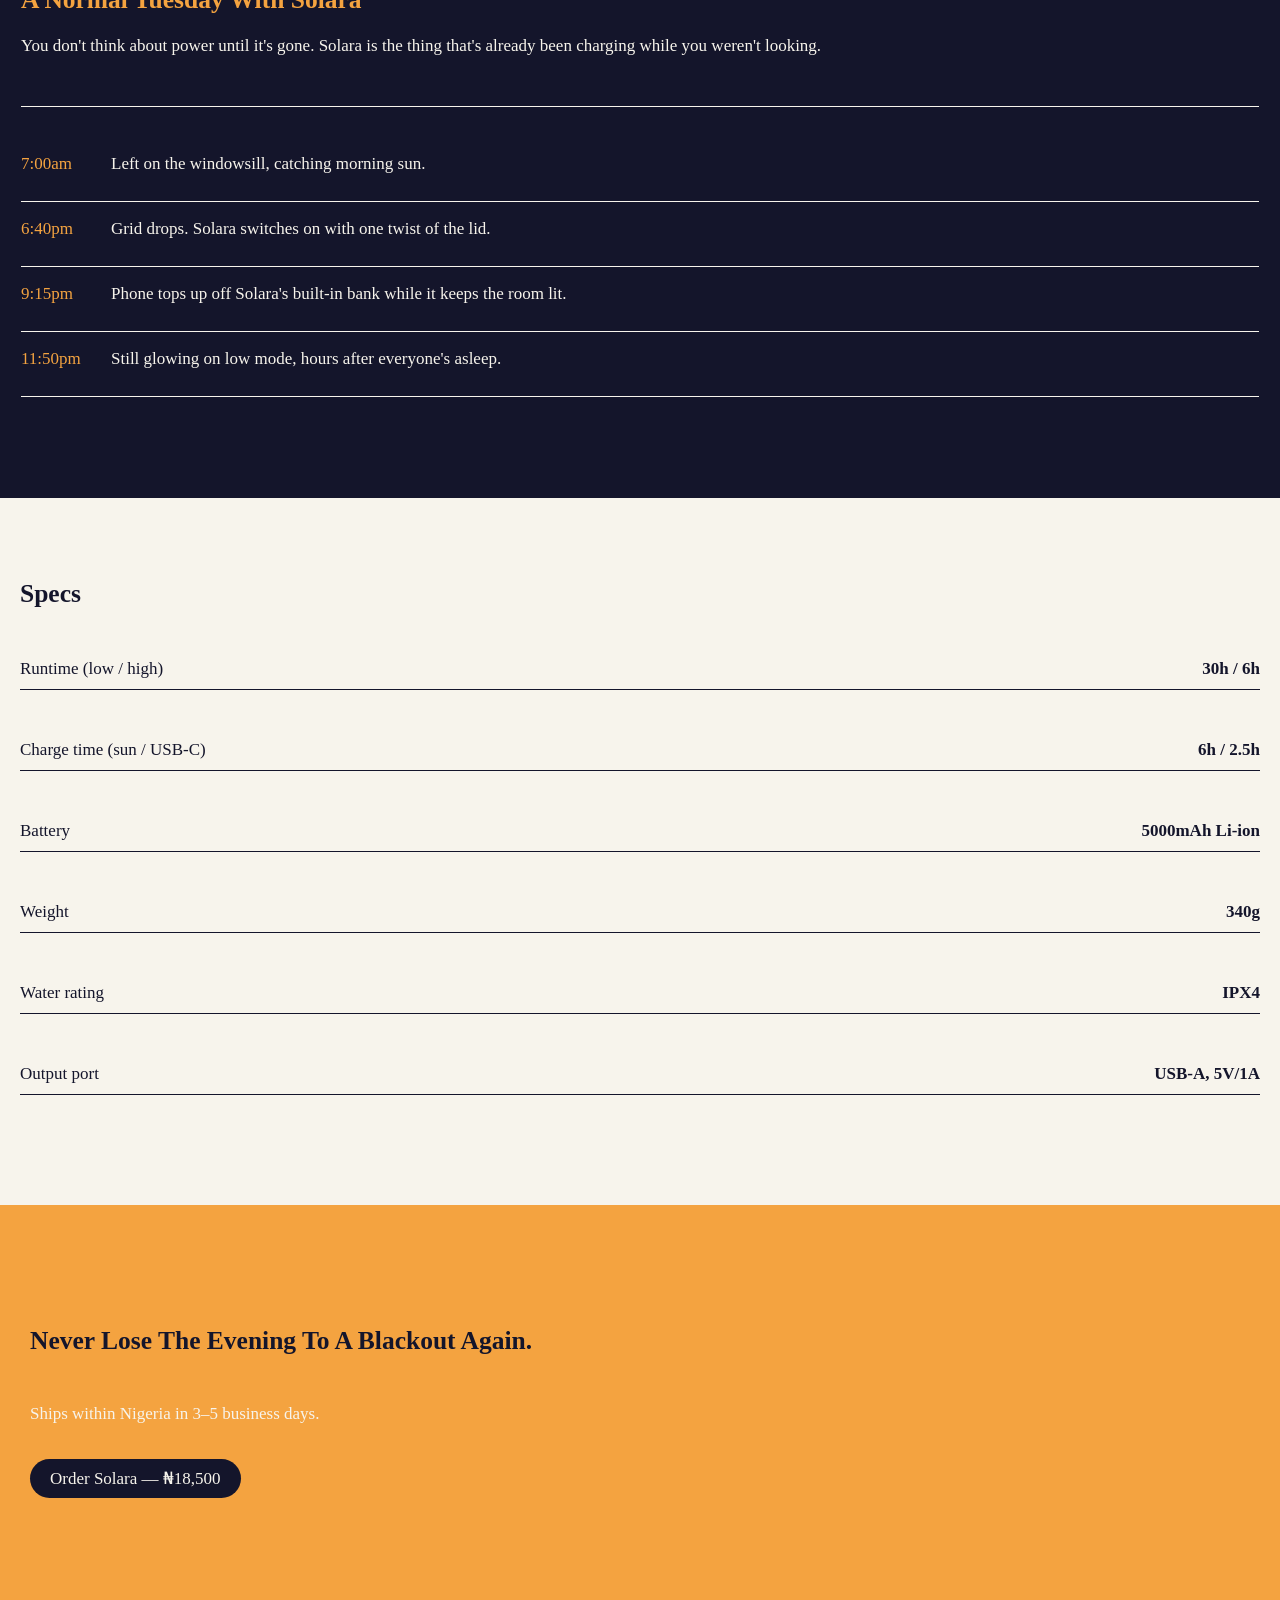
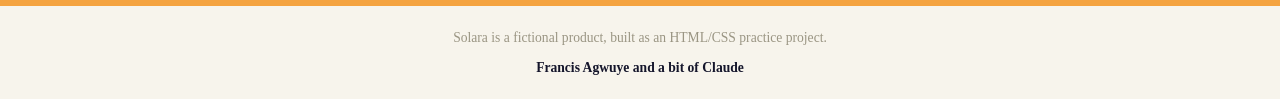
==== commit 557de049: "Update index.html" ====
--- a/index.html
+++ b/index.html
@@ -60,7 +60,7 @@
       <div class="lists">
         <ul id="ul">
           <li>14-hour glow per charge</li>
-          <li>Full sun in 6 hours</li>
+          <li>Full sun charge in 6 hours</li>
           <li>Doubles as a phone charger</li>
           <li>Rated for rain</li>
         </ul>
@@ -221,4 +221,4 @@
     </footer>
 </body>
 
-</html>+</html>
